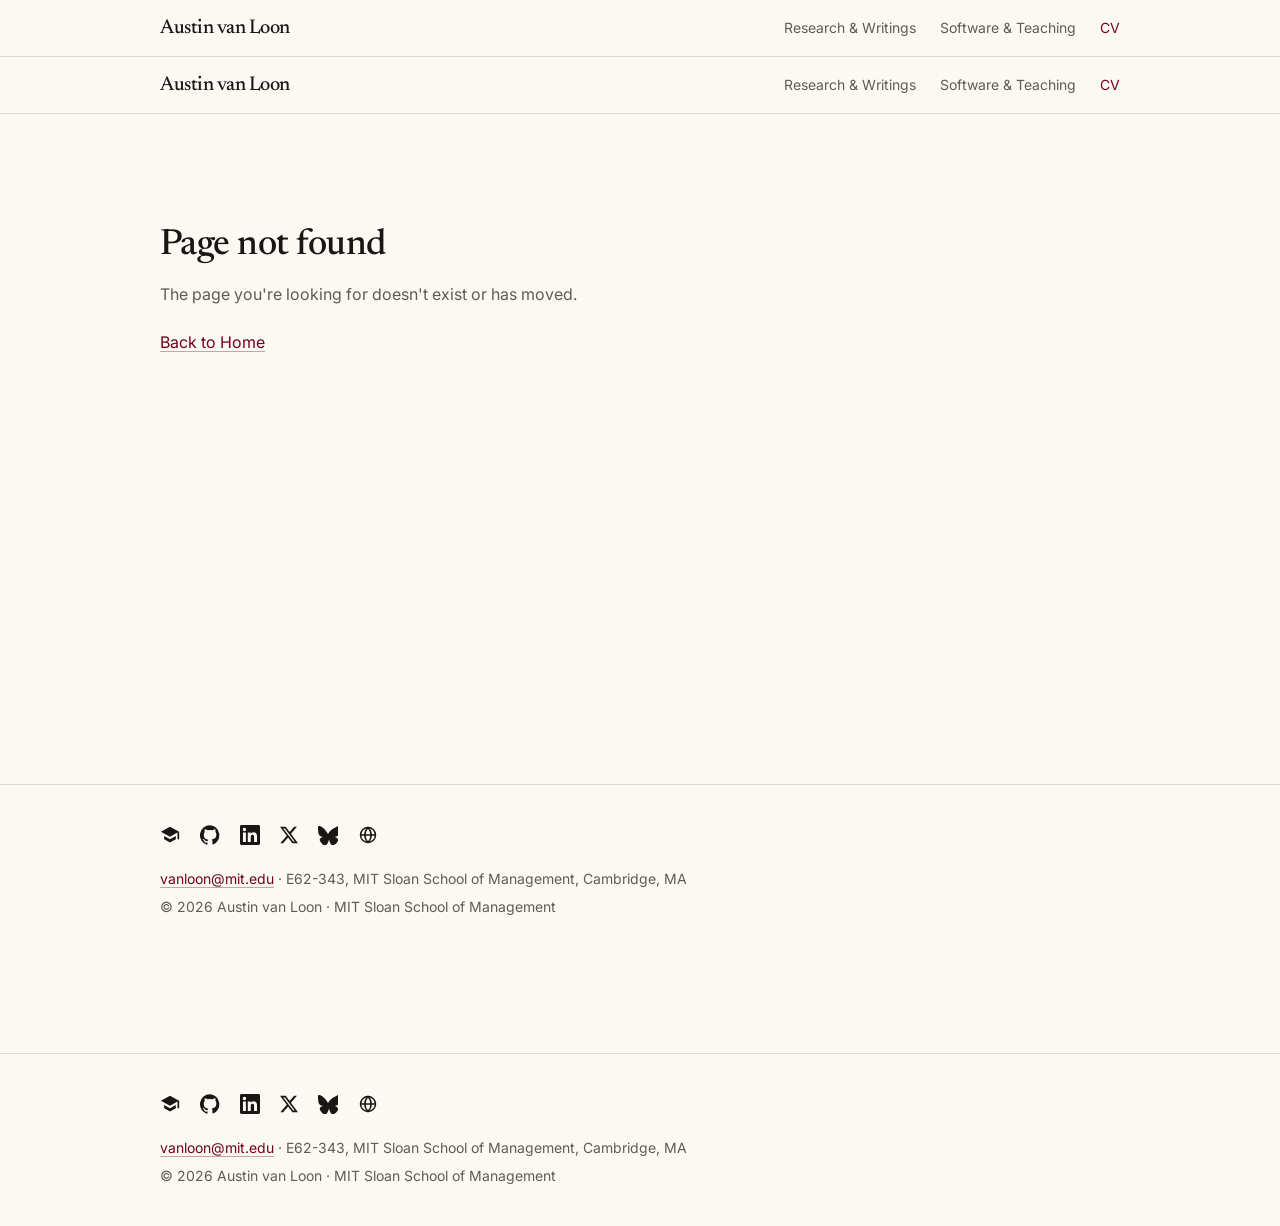
==== cv/index.html @ 00b9f372 "Initial site" ====
<!DOCTYPE html><html lang="en"><head><meta charSet="utf-8"/><meta name="viewport" content="width=device-width, initial-scale=1"/><link rel="stylesheet" href="/assets/styles-sfELHkN-.css" data-precedence="default"/><link rel="stylesheet" href="https://fonts.googleapis.com/css2?family=Newsreader:opsz,wght@6..72,400;6..72,500;6..72,600&amp;family=Inter:wght@400;500;600&amp;family=IBM+Plex+Mono:wght@400&amp;display=swap" data-precedence="default"/><title>CV — Austin van Loon</title><meta name="author" content="Austin van Loon"/><meta property="og:site_name" content="Austin van Loon"/><meta property="og:image" content="https://austinvanloon.com/__l5e/assets-v1/bb53917c-8274-41da-8b8e-26cd615ee425/headshot-square.jpg"/><meta name="description" content="Curriculum vitae of Austin van Loon, Class of 1956 Career Development Assistant Professor at the MIT Sloan School of Management."/><meta property="og:title" content="CV — Austin van Loon"/><meta property="og:description" content="Curriculum vitae of Austin van Loon, Class of 1956 Career Development Assistant Professor at the MIT Sloan School of Management."/><meta property="og:type" content="website"/><meta name="twitter:card" content="summary"/><link rel="modulepreload" href="/assets/index-CsBzL3t3.js"/><link rel="modulepreload" href="/assets/cv-CjMM9cxc.js"/><link rel="modulepreload" href="/assets/ui-CiUpcqqv.js"/><link rel="icon" type="image/svg+xml" href="/favicon.svg"/><link rel="preconnect" href="https://fonts.googleapis.com"/><link rel="preconnect" href="https://fonts.gstatic.com" crossorigin="anonymous"/><script type="application/ld+json">{"@context":"https://schema.org","@type":"Person","name":"Austin van Loon","jobTitle":"Class of 1956 Career Development Assistant Professor, MIT Sloan School of Management","email":"mailto:vanloon@mit.edu","affiliation":{"@type":"Organization","name":"MIT Sloan School of Management"},"sameAs":["https://scholar.google.com/citations?user=yGcmQPIAAAAJ","https://github.com/AustinVL","https://www.linkedin.com/in/austin-van-loon-a25b64123/","https://x.com/AustinVanLoon","https://bsky.app/profile/austin-van-loon.bsky.social","https://mitsloan.mit.edu/faculty/directory/austin-van-loon","https://orcid.org/0000-0002-9565-7392"]}</script></head><body><div class="flex min-h-screen flex-col"><header class="sticky top-0 z-50 border-b border-rule bg-background/90 backdrop-blur-sm"><div class="mx-auto flex max-w-5xl items-center justify-between gap-4 px-5 py-3.5 sm:px-8"><a href="/" class="font-serif text-lg font-medium tracking-tight text-foreground hover:text-primary sm:text-xl">Austin van Loon</a><nav class="hidden items-center gap-6 min-[720px]:flex" aria-label="Primary"><a href="/research" class="text-sm text-muted-foreground transition-colors hover:text-primary">Research &amp; Writings</a><a href="/software-teaching" class="text-sm text-muted-foreground transition-colors hover:text-primary">Software &amp; Teaching</a><a class="text-sm text-muted-foreground transition-colors hover:text-primary text-sm text-primary" href="/cv" data-status="active" aria-current="page">CV</a></nav><button type="button" aria-expanded="false" aria-label="Open menu" class="-mr-2 inline-flex shrink-0 items-center justify-center rounded-md p-2 text-foreground min-[720px]:hidden"><svg width="22" height="22" viewBox="0 0 24 24" fill="none" stroke="currentColor" stroke-width="1.75" aria-hidden="true"><path d="M3 6h18"></path><path d="M3 12h18"></path><path d="M3 18h18"></path></svg></button></div></header><div class="flex-1"><!--$--><main class="mx-auto max-w-5xl px-5 pt-14 sm:px-8 sm:pt-20"><div class="max-w-2xl"><h1 class="font-serif text-4xl text-foreground sm:text-5xl">Curriculum Vitae</h1><p class="mt-6 text-[15px] leading-relaxed text-muted-foreground">My curriculum vitae is available as a PDF below. For a live view of publications and citations, see my Google Scholar profile.</p><div class="mt-8"><a href="/cv.pdf" class="inline-flex items-center gap-2 rounded-md bg-primary px-5 py-3 text-sm font-medium text-primary-foreground transition-opacity hover:opacity-90"><svg width="16" height="16" viewBox="0 0 24 24" fill="none" stroke="currentColor" stroke-width="2" stroke-linecap="round" stroke-linejoin="round" aria-hidden="true"><path d="M21 15v4a2 2 0 0 1-2 2H5a2 2 0 0 1-2-2v-4"></path><polyline points="7 10 12 15 17 10"></polyline><line x1="12" y1="15" x2="12" y2="3"></line></svg>Download CV (PDF)</a><p class="mt-2.5 text-xs text-muted-foreground">Updated January 2026</p></div><p class="mt-8 text-sm text-muted-foreground"><a href="https://scholar.google.com/citations?user=yGcmQPIAAAAJ" class="link-accent" target="_blank" rel="noreferrer">Google Scholar</a><span class="mx-2 text-border">·</span><a href="https://orcid.org/0000-0002-9565-7392" class="link-accent" target="_blank" rel="noreferrer">ORCID</a></p></div></main><script>(function(a,f){let l;try{l=JSON.parse(sessionStorage.getItem(a)||"{}")}catch{return}const n=l?.[f||history.state?.__TSR_key];let c=!1;for(const t in n){const e=n[t],o=e?.scrollX,s=e?.scrollY;if(Number.isFinite(o)&&Number.isFinite(s)){if(t==="window")scrollTo(o,s),c=!0;else if(t)try{const r=document.querySelector(t);r&&(r.scrollLeft=o,r.scrollTop=s)}catch{}}}if(c)return;const i=location.hash.slice(1);if(i){const t=history.state?.__hashScrollIntoViewOptions??!0;if(t){const e=document.getElementById(i);e&&e.scrollIntoView(t)}return}scrollTo(0,0)})("tsr-scroll-restoration-v1_3");document.currentScript.remove()</script><!--/$--></div><footer class="mt-24 border-t border-rule"><div class="mx-auto max-w-5xl px-5 py-10 sm:px-8"><div class="flex flex-wrap items-center gap-5"><a href="https://scholar.google.com/citations?user=yGcmQPIAAAAJ" target="_blank" rel="noreferrer" aria-label="Google Scholar" title="Google Scholar" class="text-foreground transition-colors hover:text-primary inline-flex items-center justify-center"><svg width="20" height="20" viewBox="0 0 24 24" fill="currentColor" aria-hidden="true"><path d="M12 2L1 8l11 6 9-4.91V17h2V8L12 2zM5 13.18v4L12 21l7-3.82v-4L12 17l-7-3.82z"></path></svg></a><a href="https://github.com/AustinVL" target="_blank" rel="noreferrer" aria-label="GitHub" title="GitHub" class="text-foreground transition-colors hover:text-primary inline-flex items-center justify-center"><svg width="20" height="20" viewBox="0 0 24 24" fill="currentColor" aria-hidden="true"><path d="M12 .3a12 12 0 0 0-3.8 23.4c.6.1.8-.3.8-.6v-2c-3.3.7-4-1.6-4-1.6-.6-1.4-1.4-1.8-1.4-1.8-1.1-.8.1-.8.1-.8 1.2.1 1.9 1.2 1.9 1.2 1.1 1.9 2.9 1.3 3.6 1 .1-.8.4-1.3.8-1.6-2.7-.3-5.5-1.3-5.5-5.9 0-1.3.5-2.4 1.2-3.2-.1-.3-.5-1.5.1-3.2 0 0 1-.3 3.3 1.2a11.5 11.5 0 0 1 6 0C17.3 4.7 18.3 5 18.3 5c.6 1.7.2 2.9.1 3.2.8.8 1.2 1.9 1.2 3.2 0 4.6-2.8 5.6-5.5 5.9.4.4.8 1.1.8 2.2v3.3c0 .3.2.7.8.6A12 12 0 0 0 12 .3z"></path></svg></a><a href="https://www.linkedin.com/in/austin-van-loon-a25b64123/" target="_blank" rel="noreferrer" aria-label="LinkedIn" title="LinkedIn" class="text-foreground transition-colors hover:text-primary inline-flex items-center justify-center"><svg width="20" height="20" viewBox="0 0 24 24" fill="currentColor" aria-hidden="true"><path d="M20.45 20.45h-3.55v-5.57c0-1.33-.02-3.04-1.85-3.04-1.86 0-2.14 1.45-2.14 2.94v5.67H9.35V9h3.41v1.56h.05c.47-.9 1.63-1.85 3.36-1.85 3.6 0 4.27 2.37 4.27 5.45v6.29zM5.34 7.43a2.06 2.06 0 1 1 0-4.13 2.06 2.06 0 0 1 0 4.13zM7.12 20.45H3.55V9h3.57v11.45zM22.22 0H1.77C.79 0 0 .77 0 1.72v20.56C0 23.23.79 24 1.77 24h20.45c.98 0 1.78-.77 1.78-1.72V1.72C24 .77 23.2 0 22.22 0z"></path></svg></a><a href="https://x.com/AustinVanLoon" target="_blank" rel="noreferrer" aria-label="X" title="X" class="text-foreground transition-colors hover:text-primary inline-flex items-center justify-center"><svg width="18" height="18" viewBox="0 0 24 24" fill="currentColor" aria-hidden="true"><path d="M18.9 1.15h3.68l-8.04 9.19L24 22.85h-7.41l-5.8-7.58-6.64 7.58H.46l8.6-9.83L0 1.15h7.59l5.24 6.93 6.07-6.93zm-1.29 19.5h2.04L6.49 3.24H4.3l13.31 17.41z"></path></svg></a><a href="https://bsky.app/profile/austin-van-loon.bsky.social" target="_blank" rel="noreferrer" aria-label="Bluesky" title="Bluesky" class="text-foreground transition-colors hover:text-primary inline-flex items-center justify-center"><svg width="20" height="20" viewBox="0 0 24 24" fill="currentColor" aria-hidden="true"><path d="M12 10.8C10.9 8.6 7.9 4.6 5.1 2.6 2.4.7 1.4 1 .7 1.3.0 1.7 0 2.9 0 3.6c0 .7.4 6 .7 6.9.9 3 4 4 7 3.7-4.4.7-8.3 2.3-3.2 8 5.6 5.8 7.7-1.2 8.7-4.8 1.1 3.5 2.3 10.3 8.6 4.8 4.8-4.8 1.3-7.3-3.1-8 3 .3 6.1-.7 7-3.7.3-.9.7-6.2.7-6.9 0-.7 0-1.9-.7-2.3-.7-.3-1.7-.6-4.4 1.3C16.1 4.6 13.1 8.6 12 10.8z"></path></svg></a><a href="https://mitsloan.mit.edu/faculty/directory/austin-van-loon" target="_blank" rel="noreferrer" aria-label="MIT Sloan profile" title="MIT Sloan profile" class="text-foreground transition-colors hover:text-primary inline-flex items-center justify-center"><svg width="20" height="20" viewBox="0 0 24 24" fill="none" stroke="currentColor" stroke-width="1.8" aria-hidden="true"><circle cx="12" cy="12" r="9"></circle><path d="M3 12h18M12 3c2.5 2.6 3.8 5.7 3.8 9S14.5 18.4 12 21c-2.5-2.6-3.8-5.7-3.8-9S9.5 5.6 12 3z"></path></svg></a></div><p class="mt-6 text-sm text-muted-foreground"><a class="link-accent" href="mailto:vanloon@mit.edu">vanloon@mit.edu</a> <!-- -->· E62-343, MIT Sloan School of Management, Cambridge, MA</p><p class="mt-2 text-sm text-muted-foreground">© 2026 Austin van Loon · MIT Sloan School of Management</p></div></footer></div><script class="$tsr" id="$tsr-stream-barrier">(self.$R=self.$R||{})["tsr"]=[];self.$_TSR={h(){this.hydrated=!0,this.c()},e(){this.streamEnded=!0,this.c()},c(){this.hydrated&&this.streamEnded&&(delete self.$_TSR,delete self.$R.tsr)},p(e){this.initialized?e():this.buffer.push(e)},buffer:[]};$_TSR.router=($R=>$R[0]={manifest:$R[1]={routes:$R[2]={__root__:$R[3]={preloads:$R[4]=["/assets/index-CsBzL3t3.js"],scripts:$R[5]=[$R[6]={attrs:$R[7]={type:"module",async:!0,src:"/assets/index-CsBzL3t3.js"}}]},"/cv":$R[8]={preloads:$R[9]=["/assets/cv-CjMM9cxc.js","/assets/ui-CiUpcqqv.js"]}}},matches:$R[10]=[$R[11]={i:"__root__ ",u:1789347440128,s:"success",ssr:!0},$R[12]={i:" cv cv",u:1789347440128,s:"success",ssr:!0}],lastMatchId:" cv cv"})($R["tsr"]);$_TSR.e();document.currentScript.remove()</script><script type="module" async="" src="/assets/index-CsBzL3t3.js"></script></body></html>
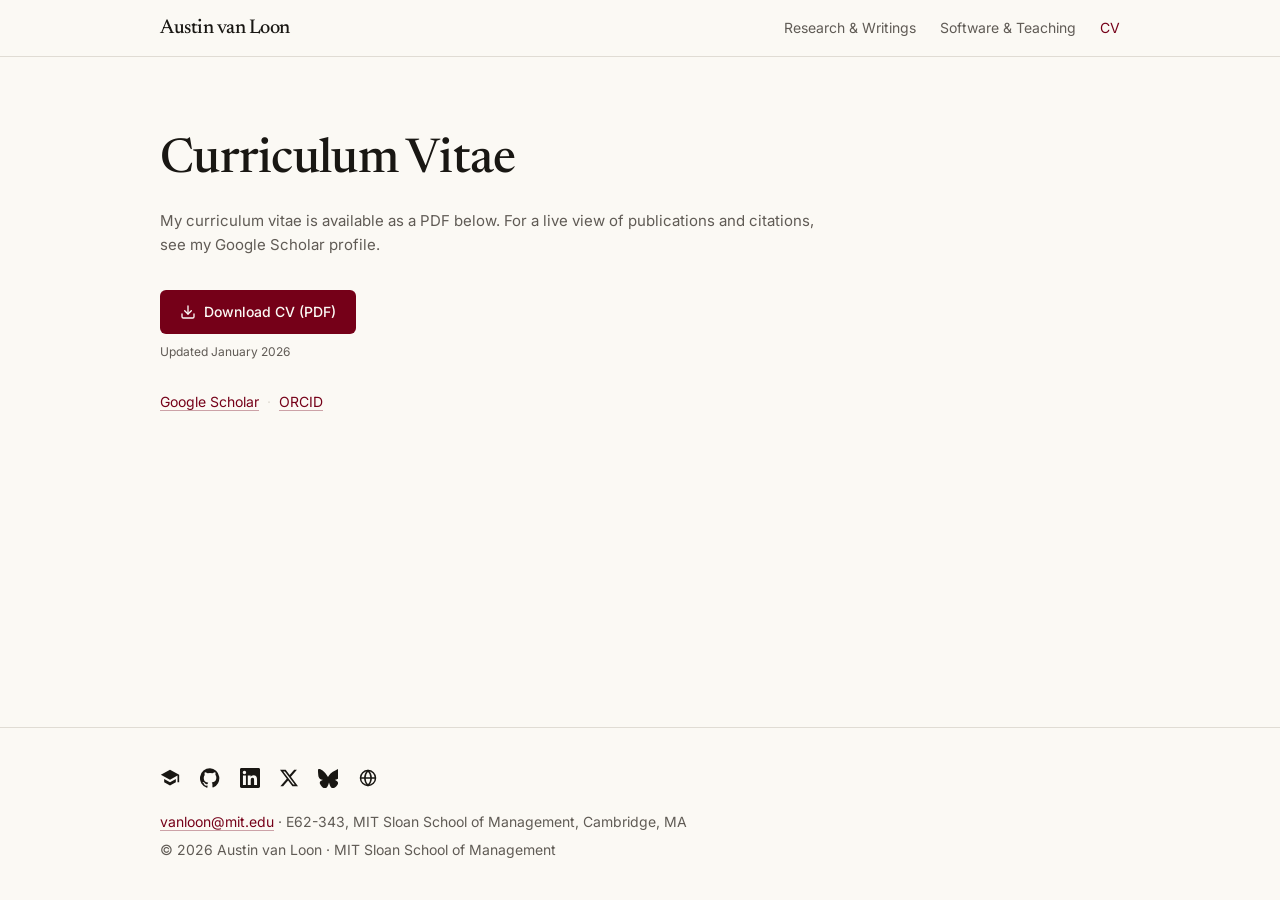
==== commit a153d363: "Remove the React/Lovable runtime; serve the pages as plain static HTML - Strip TanStack Router scrip" ====
--- a/cv/index.html
+++ b/cv/index.html
@@ -1 +1 @@
-<!DOCTYPE html><html lang="en"><head><meta charSet="utf-8"/><meta name="viewport" content="width=device-width, initial-scale=1"/><link rel="stylesheet" href="/assets/styles-sfELHkN-.css" data-precedence="default"/><link rel="stylesheet" href="https://fonts.googleapis.com/css2?family=Newsreader:opsz,wght@6..72,400;6..72,500;6..72,600&amp;family=Inter:wght@400;500;600&amp;family=IBM+Plex+Mono:wght@400&amp;display=swap" data-precedence="default"/><title>CV — Austin van Loon</title><meta name="author" content="Austin van Loon"/><meta property="og:site_name" content="Austin van Loon"/><meta property="og:image" content="https://austinvanloon.com/__l5e/assets-v1/bb53917c-8274-41da-8b8e-26cd615ee425/headshot-square.jpg"/><meta name="description" content="Curriculum vitae of Austin van Loon, Class of 1956 Career Development Assistant Professor at the MIT Sloan School of Management."/><meta property="og:title" content="CV — Austin van Loon"/><meta property="og:description" content="Curriculum vitae of Austin van Loon, Class of 1956 Career Development Assistant Professor at the MIT Sloan School of Management."/><meta property="og:type" content="website"/><meta name="twitter:card" content="summary"/><link rel="modulepreload" href="/assets/index-CsBzL3t3.js"/><link rel="modulepreload" href="/assets/cv-CjMM9cxc.js"/><link rel="modulepreload" href="/assets/ui-CiUpcqqv.js"/><link rel="icon" type="image/svg+xml" href="/favicon.svg"/><link rel="preconnect" href="https://fonts.googleapis.com"/><link rel="preconnect" href="https://fonts.gstatic.com" crossorigin="anonymous"/><script type="application/ld+json">{"@context":"https://schema.org","@type":"Person","name":"Austin van Loon","jobTitle":"Class of 1956 Career Development Assistant Professor, MIT Sloan School of Management","email":"mailto:vanloon@mit.edu","affiliation":{"@type":"Organization","name":"MIT Sloan School of Management"},"sameAs":["https://scholar.google.com/citations?user=yGcmQPIAAAAJ","https://github.com/AustinVL","https://www.linkedin.com/in/austin-van-loon-a25b64123/","https://x.com/AustinVanLoon","https://bsky.app/profile/austin-van-loon.bsky.social","https://mitsloan.mit.edu/faculty/directory/austin-van-loon","https://orcid.org/0000-0002-9565-7392"]}</script></head><body><div class="flex min-h-screen flex-col"><header class="sticky top-0 z-50 border-b border-rule bg-background/90 backdrop-blur-sm"><div class="mx-auto flex max-w-5xl items-center justify-between gap-4 px-5 py-3.5 sm:px-8"><a href="/" class="font-serif text-lg font-medium tracking-tight text-foreground hover:text-primary sm:text-xl">Austin van Loon</a><nav class="hidden items-center gap-6 min-[720px]:flex" aria-label="Primary"><a href="/research" class="text-sm text-muted-foreground transition-colors hover:text-primary">Research &amp; Writings</a><a href="/software-teaching" class="text-sm text-muted-foreground transition-colors hover:text-primary">Software &amp; Teaching</a><a class="text-sm text-muted-foreground transition-colors hover:text-primary text-sm text-primary" href="/cv" data-status="active" aria-current="page">CV</a></nav><button type="button" aria-expanded="false" aria-label="Open menu" class="-mr-2 inline-flex shrink-0 items-center justify-center rounded-md p-2 text-foreground min-[720px]:hidden"><svg width="22" height="22" viewBox="0 0 24 24" fill="none" stroke="currentColor" stroke-width="1.75" aria-hidden="true"><path d="M3 6h18"></path><path d="M3 12h18"></path><path d="M3 18h18"></path></svg></button></div></header><div class="flex-1"><!--$--><main class="mx-auto max-w-5xl px-5 pt-14 sm:px-8 sm:pt-20"><div class="max-w-2xl"><h1 class="font-serif text-4xl text-foreground sm:text-5xl">Curriculum Vitae</h1><p class="mt-6 text-[15px] leading-relaxed text-muted-foreground">My curriculum vitae is available as a PDF below. For a live view of publications and citations, see my Google Scholar profile.</p><div class="mt-8"><a href="/cv.pdf" class="inline-flex items-center gap-2 rounded-md bg-primary px-5 py-3 text-sm font-medium text-primary-foreground transition-opacity hover:opacity-90"><svg width="16" height="16" viewBox="0 0 24 24" fill="none" stroke="currentColor" stroke-width="2" stroke-linecap="round" stroke-linejoin="round" aria-hidden="true"><path d="M21 15v4a2 2 0 0 1-2 2H5a2 2 0 0 1-2-2v-4"></path><polyline points="7 10 12 15 17 10"></polyline><line x1="12" y1="15" x2="12" y2="3"></line></svg>Download CV (PDF)</a><p class="mt-2.5 text-xs text-muted-foreground">Updated January 2026</p></div><p class="mt-8 text-sm text-muted-foreground"><a href="https://scholar.google.com/citations?user=yGcmQPIAAAAJ" class="link-accent" target="_blank" rel="noreferrer">Google Scholar</a><span class="mx-2 text-border">·</span><a href="https://orcid.org/0000-0002-9565-7392" class="link-accent" target="_blank" rel="noreferrer">ORCID</a></p></div></main><script>(function(a,f){let l;try{l=JSON.parse(sessionStorage.getItem(a)||"{}")}catch{return}const n=l?.[f||history.state?.__TSR_key];let c=!1;for(const t in n){const e=n[t],o=e?.scrollX,s=e?.scrollY;if(Number.isFinite(o)&&Number.isFinite(s)){if(t==="window")scrollTo(o,s),c=!0;else if(t)try{const r=document.querySelector(t);r&&(r.scrollLeft=o,r.scrollTop=s)}catch{}}}if(c)return;const i=location.hash.slice(1);if(i){const t=history.state?.__hashScrollIntoViewOptions??!0;if(t){const e=document.getElementById(i);e&&e.scrollIntoView(t)}return}scrollTo(0,0)})("tsr-scroll-restoration-v1_3");document.currentScript.remove()</script><!--/$--></div><footer class="mt-24 border-t border-rule"><div class="mx-auto max-w-5xl px-5 py-10 sm:px-8"><div class="flex flex-wrap items-center gap-5"><a href="https://scholar.google.com/citations?user=yGcmQPIAAAAJ" target="_blank" rel="noreferrer" aria-label="Google Scholar" title="Google Scholar" class="text-foreground transition-colors hover:text-primary inline-flex items-center justify-center"><svg width="20" height="20" viewBox="0 0 24 24" fill="currentColor" aria-hidden="true"><path d="M12 2L1 8l11 6 9-4.91V17h2V8L12 2zM5 13.18v4L12 21l7-3.82v-4L12 17l-7-3.82z"></path></svg></a><a href="https://github.com/AustinVL" target="_blank" rel="noreferrer" aria-label="GitHub" title="GitHub" class="text-foreground transition-colors hover:text-primary inline-flex items-center justify-center"><svg width="20" height="20" viewBox="0 0 24 24" fill="currentColor" aria-hidden="true"><path d="M12 .3a12 12 0 0 0-3.8 23.4c.6.1.8-.3.8-.6v-2c-3.3.7-4-1.6-4-1.6-.6-1.4-1.4-1.8-1.4-1.8-1.1-.8.1-.8.1-.8 1.2.1 1.9 1.2 1.9 1.2 1.1 1.9 2.9 1.3 3.6 1 .1-.8.4-1.3.8-1.6-2.7-.3-5.5-1.3-5.5-5.9 0-1.3.5-2.4 1.2-3.2-.1-.3-.5-1.5.1-3.2 0 0 1-.3 3.3 1.2a11.5 11.5 0 0 1 6 0C17.3 4.7 18.3 5 18.3 5c.6 1.7.2 2.9.1 3.2.8.8 1.2 1.9 1.2 3.2 0 4.6-2.8 5.6-5.5 5.9.4.4.8 1.1.8 2.2v3.3c0 .3.2.7.8.6A12 12 0 0 0 12 .3z"></path></svg></a><a href="https://www.linkedin.com/in/austin-van-loon-a25b64123/" target="_blank" rel="noreferrer" aria-label="LinkedIn" title="LinkedIn" class="text-foreground transition-colors hover:text-primary inline-flex items-center justify-center"><svg width="20" height="20" viewBox="0 0 24 24" fill="currentColor" aria-hidden="true"><path d="M20.45 20.45h-3.55v-5.57c0-1.33-.02-3.04-1.85-3.04-1.86 0-2.14 1.45-2.14 2.94v5.67H9.35V9h3.41v1.56h.05c.47-.9 1.63-1.85 3.36-1.85 3.6 0 4.27 2.37 4.27 5.45v6.29zM5.34 7.43a2.06 2.06 0 1 1 0-4.13 2.06 2.06 0 0 1 0 4.13zM7.12 20.45H3.55V9h3.57v11.45zM22.22 0H1.77C.79 0 0 .77 0 1.72v20.56C0 23.23.79 24 1.77 24h20.45c.98 0 1.78-.77 1.78-1.72V1.72C24 .77 23.2 0 22.22 0z"></path></svg></a><a href="https://x.com/AustinVanLoon" target="_blank" rel="noreferrer" aria-label="X" title="X" class="text-foreground transition-colors hover:text-primary inline-flex items-center justify-center"><svg width="18" height="18" viewBox="0 0 24 24" fill="currentColor" aria-hidden="true"><path d="M18.9 1.15h3.68l-8.04 9.19L24 22.85h-7.41l-5.8-7.58-6.64 7.58H.46l8.6-9.83L0 1.15h7.59l5.24 6.93 6.07-6.93zm-1.29 19.5h2.04L6.49 3.24H4.3l13.31 17.41z"></path></svg></a><a href="https://bsky.app/profile/austin-van-loon.bsky.social" target="_blank" rel="noreferrer" aria-label="Bluesky" title="Bluesky" class="text-foreground transition-colors hover:text-primary inline-flex items-center justify-center"><svg width="20" height="20" viewBox="0 0 24 24" fill="currentColor" aria-hidden="true"><path d="M12 10.8C10.9 8.6 7.9 4.6 5.1 2.6 2.4.7 1.4 1 .7 1.3.0 1.7 0 2.9 0 3.6c0 .7.4 6 .7 6.9.9 3 4 4 7 3.7-4.4.7-8.3 2.3-3.2 8 5.6 5.8 7.7-1.2 8.7-4.8 1.1 3.5 2.3 10.3 8.6 4.8 4.8-4.8 1.3-7.3-3.1-8 3 .3 6.1-.7 7-3.7.3-.9.7-6.2.7-6.9 0-.7 0-1.9-.7-2.3-.7-.3-1.7-.6-4.4 1.3C16.1 4.6 13.1 8.6 12 10.8z"></path></svg></a><a href="https://mitsloan.mit.edu/faculty/directory/austin-van-loon" target="_blank" rel="noreferrer" aria-label="MIT Sloan profile" title="MIT Sloan profile" class="text-foreground transition-colors hover:text-primary inline-flex items-center justify-center"><svg width="20" height="20" viewBox="0 0 24 24" fill="none" stroke="currentColor" stroke-width="1.8" aria-hidden="true"><circle cx="12" cy="12" r="9"></circle><path d="M3 12h18M12 3c2.5 2.6 3.8 5.7 3.8 9S14.5 18.4 12 21c-2.5-2.6-3.8-5.7-3.8-9S9.5 5.6 12 3z"></path></svg></a></div><p class="mt-6 text-sm text-muted-foreground"><a class="link-accent" href="mailto:vanloon@mit.edu">vanloon@mit.edu</a> <!-- -->· E62-343, MIT Sloan School of Management, Cambridge, MA</p><p class="mt-2 text-sm text-muted-foreground">© 2026 Austin van Loon · MIT Sloan School of Management</p></div></footer></div><script class="$tsr" id="$tsr-stream-barrier">(self.$R=self.$R||{})["tsr"]=[];self.$_TSR={h(){this.hydrated=!0,this.c()},e(){this.streamEnded=!0,this.c()},c(){this.hydrated&&this.streamEnded&&(delete self.$_TSR,delete self.$R.tsr)},p(e){this.initialized?e():this.buffer.push(e)},buffer:[]};$_TSR.router=($R=>$R[0]={manifest:$R[1]={routes:$R[2]={__root__:$R[3]={preloads:$R[4]=["/assets/index-CsBzL3t3.js"],scripts:$R[5]=[$R[6]={attrs:$R[7]={type:"module",async:!0,src:"/assets/index-CsBzL3t3.js"}}]},"/cv":$R[8]={preloads:$R[9]=["/assets/cv-CjMM9cxc.js","/assets/ui-CiUpcqqv.js"]}}},matches:$R[10]=[$R[11]={i:"__root__ ",u:1789347440128,s:"success",ssr:!0},$R[12]={i:" cv cv",u:1789347440128,s:"success",ssr:!0}],lastMatchId:" cv cv"})($R["tsr"]);$_TSR.e();document.currentScript.remove()</script><script type="module" async="" src="/assets/index-CsBzL3t3.js"></script></body></html>+<!DOCTYPE html><html lang="en"><head><meta charSet="utf-8"/><meta name="viewport" content="width=device-width, initial-scale=1"/><link rel="stylesheet" href="/assets/styles.css"/><link rel="stylesheet" href="/assets/site.css"/><link rel="stylesheet" href="https://fonts.googleapis.com/css2?family=Newsreader:opsz,wght@6..72,400;6..72,500;6..72,600&amp;family=Inter:wght@400;500;600&amp;family=IBM+Plex+Mono:wght@400&amp;display=swap" /><title>CV — Austin van Loon</title><meta name="author" content="Austin van Loon"/><meta property="og:site_name" content="Austin van Loon"/><meta property="og:image" content="https://austinvanloon.com/__l5e/assets-v1/bb53917c-8274-41da-8b8e-26cd615ee425/headshot-square.jpg"/><meta name="description" content="Curriculum vitae of Austin van Loon, Class of 1956 Career Development Assistant Professor at the MIT Sloan School of Management."/><meta property="og:title" content="CV — Austin van Loon"/><meta property="og:description" content="Curriculum vitae of Austin van Loon, Class of 1956 Career Development Assistant Professor at the MIT Sloan School of Management."/><meta property="og:type" content="website"/><meta name="twitter:card" content="summary"/><link rel="icon" type="image/svg+xml" href="/favicon.svg"/><link rel="preconnect" href="https://fonts.googleapis.com"/><link rel="preconnect" href="https://fonts.gstatic.com" crossorigin="anonymous"/><script type="application/ld+json">{"@context":"https://schema.org","@type":"Person","name":"Austin van Loon","jobTitle":"Class of 1956 Career Development Assistant Professor, MIT Sloan School of Management","email":"mailto:vanloon@mit.edu","affiliation":{"@type":"Organization","name":"MIT Sloan School of Management"},"sameAs":["https://scholar.google.com/citations?user=yGcmQPIAAAAJ","https://github.com/AustinVL","https://www.linkedin.com/in/austin-van-loon-a25b64123/","https://x.com/AustinVanLoon","https://bsky.app/profile/austin-van-loon.bsky.social","https://mitsloan.mit.edu/faculty/directory/austin-van-loon","https://orcid.org/0000-0002-9565-7392"]}</script></head><body><div class="flex min-h-screen flex-col"><header class="sticky top-0 z-50 border-b border-rule bg-background/90 backdrop-blur-sm"><div class="mx-auto flex max-w-5xl items-center justify-between gap-4 px-5 py-3.5 sm:px-8"><a href="/" class="font-serif text-lg font-medium tracking-tight text-foreground hover:text-primary sm:text-xl">Austin van Loon</a><nav class="hidden items-center gap-6 min-[720px]:flex" aria-label="Primary"><a href="/research" class="text-sm text-muted-foreground transition-colors hover:text-primary">Research &amp; Writings</a><a href="/software-teaching" class="text-sm text-muted-foreground transition-colors hover:text-primary">Software &amp; Teaching</a><a class="text-sm text-muted-foreground transition-colors hover:text-primary text-sm text-primary" href="/cv" aria-current="page">CV</a></nav><button type="button" data-menu-toggle aria-controls="mobile-nav" aria-expanded="false" aria-label="Open menu" class="-mr-2 inline-flex shrink-0 items-center justify-center rounded-md p-2 text-foreground min-[720px]:hidden"><svg class="icon-menu" width="22" height="22" viewBox="0 0 24 24" fill="none" stroke="currentColor" stroke-width="1.75" aria-hidden="true"><path d="M3 6h18"></path><path d="M3 12h18"></path><path d="M3 18h18"></path></svg><svg class="icon-close" hidden width="22" height="22" viewBox="0 0 24 24" fill="none" stroke="currentColor" stroke-width="1.75" aria-hidden="true"><path d="M5 5l14 14"></path><path d="M19 5L5 19"></path></svg></button></div><nav id="mobile-nav" class="mobile-nav" aria-label="Primary"><a href="/research">Research &amp; Writings</a><a href="/software-teaching">Software &amp; Teaching</a><a href="/cv">CV</a></nav></header><div class="flex-1"><!--$--><main class="mx-auto max-w-5xl px-5 pt-14 sm:px-8 sm:pt-20"><div class="max-w-2xl"><h1 class="font-serif text-4xl text-foreground sm:text-5xl">Curriculum Vitae</h1><p class="mt-6 text-[15px] leading-relaxed text-muted-foreground">My curriculum vitae is available as a PDF below. For a live view of publications and citations, see my Google Scholar profile.</p><div class="mt-8"><a href="/cv.pdf" class="inline-flex items-center gap-2 rounded-md bg-primary px-5 py-3 text-sm font-medium text-primary-foreground transition-opacity hover:opacity-90"><svg width="16" height="16" viewBox="0 0 24 24" fill="none" stroke="currentColor" stroke-width="2" stroke-linecap="round" stroke-linejoin="round" aria-hidden="true"><path d="M21 15v4a2 2 0 0 1-2 2H5a2 2 0 0 1-2-2v-4"></path><polyline points="7 10 12 15 17 10"></polyline><line x1="12" y1="15" x2="12" y2="3"></line></svg>Download CV (PDF)</a><p class="mt-2.5 text-xs text-muted-foreground">Updated January 2026</p></div><p class="mt-8 text-sm text-muted-foreground"><a href="https://scholar.google.com/citations?user=yGcmQPIAAAAJ" class="link-accent" target="_blank" rel="noreferrer">Google Scholar</a><span class="mx-2 text-border">·</span><a href="https://orcid.org/0000-0002-9565-7392" class="link-accent" target="_blank" rel="noreferrer">ORCID</a></p></div></main><!--/$--></div><footer class="mt-24 border-t border-rule"><div class="mx-auto max-w-5xl px-5 py-10 sm:px-8"><div class="flex flex-wrap items-center gap-5"><a href="https://scholar.google.com/citations?user=yGcmQPIAAAAJ" target="_blank" rel="noreferrer" aria-label="Google Scholar" title="Google Scholar" class="text-foreground transition-colors hover:text-primary inline-flex items-center justify-center"><svg width="20" height="20" viewBox="0 0 24 24" fill="currentColor" aria-hidden="true"><path d="M12 2L1 8l11 6 9-4.91V17h2V8L12 2zM5 13.18v4L12 21l7-3.82v-4L12 17l-7-3.82z"></path></svg></a><a href="https://github.com/AustinVL" target="_blank" rel="noreferrer" aria-label="GitHub" title="GitHub" class="text-foreground transition-colors hover:text-primary inline-flex items-center justify-center"><svg width="20" height="20" viewBox="0 0 24 24" fill="currentColor" aria-hidden="true"><path d="M12 .3a12 12 0 0 0-3.8 23.4c.6.1.8-.3.8-.6v-2c-3.3.7-4-1.6-4-1.6-.6-1.4-1.4-1.8-1.4-1.8-1.1-.8.1-.8.1-.8 1.2.1 1.9 1.2 1.9 1.2 1.1 1.9 2.9 1.3 3.6 1 .1-.8.4-1.3.8-1.6-2.7-.3-5.5-1.3-5.5-5.9 0-1.3.5-2.4 1.2-3.2-.1-.3-.5-1.5.1-3.2 0 0 1-.3 3.3 1.2a11.5 11.5 0 0 1 6 0C17.3 4.7 18.3 5 18.3 5c.6 1.7.2 2.9.1 3.2.8.8 1.2 1.9 1.2 3.2 0 4.6-2.8 5.6-5.5 5.9.4.4.8 1.1.8 2.2v3.3c0 .3.2.7.8.6A12 12 0 0 0 12 .3z"></path></svg></a><a href="https://www.linkedin.com/in/austin-van-loon-a25b64123/" target="_blank" rel="noreferrer" aria-label="LinkedIn" title="LinkedIn" class="text-foreground transition-colors hover:text-primary inline-flex items-center justify-center"><svg width="20" height="20" viewBox="0 0 24 24" fill="currentColor" aria-hidden="true"><path d="M20.45 20.45h-3.55v-5.57c0-1.33-.02-3.04-1.85-3.04-1.86 0-2.14 1.45-2.14 2.94v5.67H9.35V9h3.41v1.56h.05c.47-.9 1.63-1.85 3.36-1.85 3.6 0 4.27 2.37 4.27 5.45v6.29zM5.34 7.43a2.06 2.06 0 1 1 0-4.13 2.06 2.06 0 0 1 0 4.13zM7.12 20.45H3.55V9h3.57v11.45zM22.22 0H1.77C.79 0 0 .77 0 1.72v20.56C0 23.23.79 24 1.77 24h20.45c.98 0 1.78-.77 1.78-1.72V1.72C24 .77 23.2 0 22.22 0z"></path></svg></a><a href="https://x.com/AustinVanLoon" target="_blank" rel="noreferrer" aria-label="X" title="X" class="text-foreground transition-colors hover:text-primary inline-flex items-center justify-center"><svg width="18" height="18" viewBox="0 0 24 24" fill="currentColor" aria-hidden="true"><path d="M18.9 1.15h3.68l-8.04 9.19L24 22.85h-7.41l-5.8-7.58-6.64 7.58H.46l8.6-9.83L0 1.15h7.59l5.24 6.93 6.07-6.93zm-1.29 19.5h2.04L6.49 3.24H4.3l13.31 17.41z"></path></svg></a><a href="https://bsky.app/profile/austin-van-loon.bsky.social" target="_blank" rel="noreferrer" aria-label="Bluesky" title="Bluesky" class="text-foreground transition-colors hover:text-primary inline-flex items-center justify-center"><svg width="20" height="20" viewBox="0 0 24 24" fill="currentColor" aria-hidden="true"><path d="M12 10.8C10.9 8.6 7.9 4.6 5.1 2.6 2.4.7 1.4 1 .7 1.3.0 1.7 0 2.9 0 3.6c0 .7.4 6 .7 6.9.9 3 4 4 7 3.7-4.4.7-8.3 2.3-3.2 8 5.6 5.8 7.7-1.2 8.7-4.8 1.1 3.5 2.3 10.3 8.6 4.8 4.8-4.8 1.3-7.3-3.1-8 3 .3 6.1-.7 7-3.7.3-.9.7-6.2.7-6.9 0-.7 0-1.9-.7-2.3-.7-.3-1.7-.6-4.4 1.3C16.1 4.6 13.1 8.6 12 10.8z"></path></svg></a><a href="https://mitsloan.mit.edu/faculty/directory/austin-van-loon" target="_blank" rel="noreferrer" aria-label="MIT Sloan profile" title="MIT Sloan profile" class="text-foreground transition-colors hover:text-primary inline-flex items-center justify-center"><svg width="20" height="20" viewBox="0 0 24 24" fill="none" stroke="currentColor" stroke-width="1.8" aria-hidden="true"><circle cx="12" cy="12" r="9"></circle><path d="M3 12h18M12 3c2.5 2.6 3.8 5.7 3.8 9S14.5 18.4 12 21c-2.5-2.6-3.8-5.7-3.8-9S9.5 5.6 12 3z"></path></svg></a></div><p class="mt-6 text-sm text-muted-foreground"><a class="link-accent" href="mailto:vanloon@mit.edu">vanloon@mit.edu</a> <!-- -->· E62-343, MIT Sloan School of Management, Cambridge, MA</p><p class="mt-2 text-sm text-muted-foreground">© 2026 Austin van Loon · MIT Sloan School of Management</p></div></footer></div><script src="/assets/site.js" defer></script></body></html>
--- a/assets/site.css
+++ b/assets/site.css
@@ -0,0 +1,27 @@
+/* site.css — hand-written styles for austinvanloon.com.
+   styles.css is the frozen stylesheet compiled from the original Lovable export (Tailwind utilities
+   actually used by the pages, plus the design tokens on :root). Do not edit styles.css by hand;
+   put every new or overriding rule in this file. Tokens you can use: var(--background), var(--foreground),
+   var(--primary), var(--muted-foreground), var(--rule), var(--card), var(--radius). */
+
+/* ---- Mobile navigation panel (toggled by assets/site.js below 720px) ---- */
+.mobile-nav{display:none;flex-direction:column;gap:.15rem;border-top:1px solid var(--rule);padding:.6rem 1.25rem 1rem}
+.mobile-nav[data-open]{display:flex}
+.mobile-nav a{padding:.45rem 0;font-size:.95rem;color:var(--muted-foreground);transition:color .15s ease}
+.mobile-nav a:hover{color:var(--primary)}
+@media (width>=720px){.mobile-nav{display:none !important}}
+
+/* ---- Home-page entrance animation + hover micro-interactions (added by hand 2026-09-13) ---- */
+@keyframes avl-rise{from{opacity:0;transform:translateY(20px)}to{opacity:1;transform:none}}
+@keyframes avl-rise-img{from{opacity:0;transform:translateY(20px) scale(.98)}to{opacity:1;transform:none}}
+section[class*="1.35fr_1fr"]>*{animation:avl-rise .7s cubic-bezier(.22,.61,.36,1) both}
+section[class*="1.35fr_1fr"]>img{animation-name:avl-rise-img;animation-delay:.15s}
+section[class*="md:grid-cols-2"]>div.rounded-xl.bg-card{transition:transform .18s ease,box-shadow .18s ease,border-color .18s ease}
+section[class*="md:grid-cols-2"]>div.rounded-xl.bg-card:hover{transform:translateY(-2px);border-color:color-mix(in oklab,var(--color-primary) 40%,transparent);box-shadow:0 8px 20px -12px rgba(40,30,20,.25)}
+a.rounded-md.bg-primary,a.rounded-md.border-rule{transition:transform .15s ease,box-shadow .15s ease,opacity .15s ease,color .15s ease,border-color .15s ease}
+a.rounded-md.bg-primary:hover,a.rounded-md.border-rule:hover{transform:translateY(-1px)}
+a.rounded-md.bg-primary:hover{box-shadow:0 6px 14px -8px rgba(40,30,20,.45)}
+a.rounded-md.bg-primary:active,a.rounded-md.border-rule:active{transform:none}
+.link-accent{transition:text-decoration-color .15s ease,text-underline-offset .15s ease}
+.link-accent:hover{text-underline-offset:4px}
+@media (prefers-reduced-motion:reduce){section[class*="1.35fr_1fr"]>*{animation:none}section[class*="md:grid-cols-2"]>div.rounded-xl.bg-card:hover,a.rounded-md.bg-primary:hover,a.rounded-md.border-rule:hover{transform:none}}
